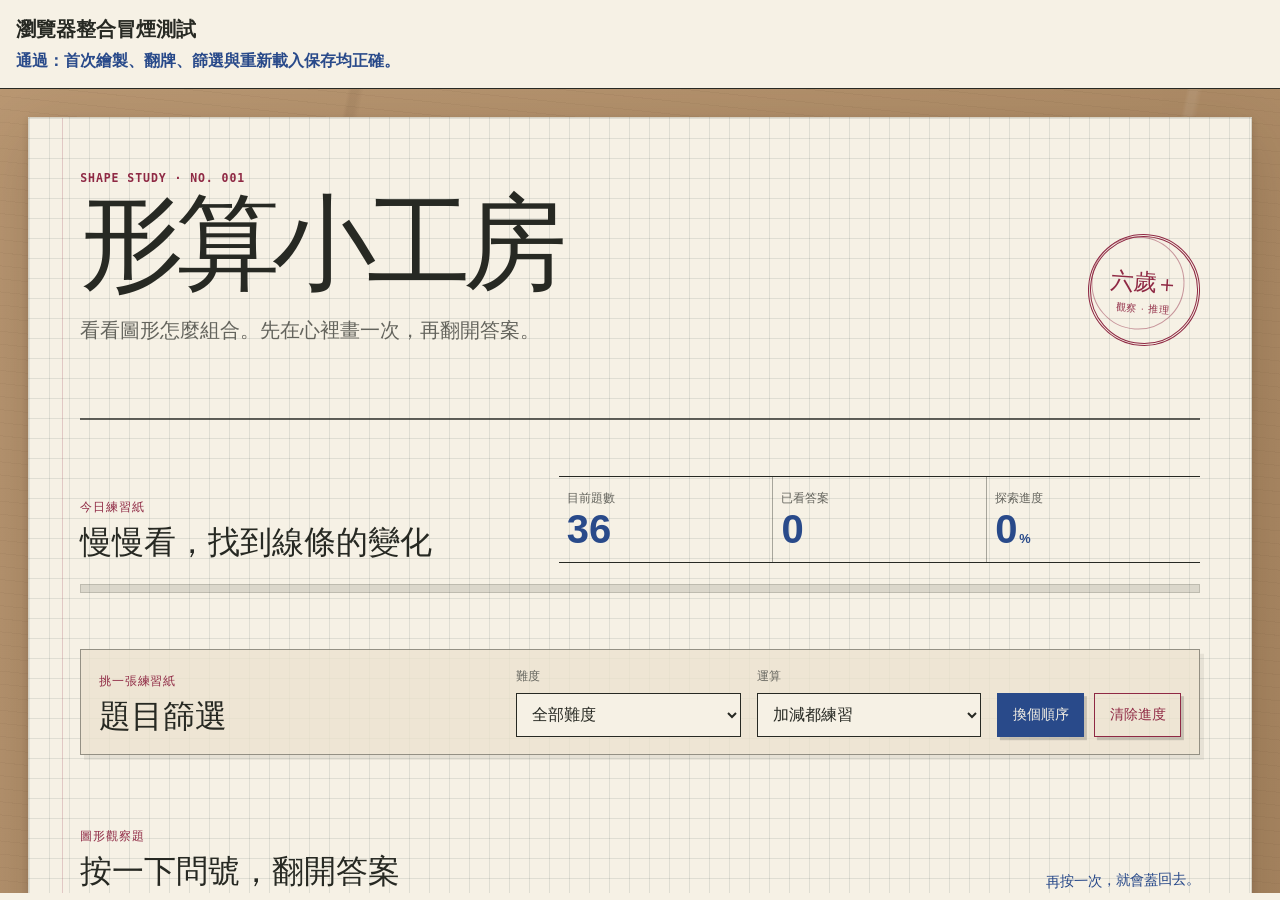
==== tests/browser-smoke.html @ 90bf342f "fix: 修正題庫驗證與算式無障礙" ====
<!doctype html>
<html lang="zh-Hant">
  <head>
    <meta charset="utf-8" />
    <meta name="viewport" content="width=device-width, initial-scale=1" />
    <title>形算小工房｜瀏覽器整合冒煙測試</title>
    <style>
      body {
        margin: 0;
        color: #272923;
        background: #f6f1e5;
        font-family: "Microsoft JhengHei", sans-serif;
      }

      header {
        padding: 1rem;
        border-bottom: 1px solid #272923;
      }

      h1 {
        margin: 0 0 0.5rem;
        font-size: 1.25rem;
      }

      [data-status] {
        margin: 0;
        font-weight: 700;
      }

      [data-status="running"] {
        color: #64645d;
      }

      [data-status="passed"] {
        color: #294a8a;
      }

      [data-status="failed"] {
        color: #8f2944;
      }

      iframe {
        width: 100%;
        height: calc(100vh - 6rem);
        border: 0;
      }
    </style>
  </head>
  <body>
    <header>
      <h1>瀏覽器整合冒煙測試</h1>
      <p id="result" data-status="running" role="status">
        執行首次繪製、翻牌、篩選與重新載入測試中……
      </p>
    </header>

    <iframe
      id="frame"
      src="../index.html"
      title="形算小工房測試頁面"
    ></iframe>

    <script>
      (function runBrowserSmokeTest() {
        "use strict";

        const frame = document.querySelector("#frame");
        const result = document.querySelector("#result");
        let phase = 0;
        let storageAvailable = false;

        function assert(condition, message) {
          if (!condition) throw new Error(message);
        }

        function finish(status, message) {
          result.dataset.status = status;
          result.textContent = message;
        }

        function canUseStorage(testWindow) {
          const key = "shape-sum-atelier-smoke-probe";
          try {
            testWindow.localStorage.setItem(key, "1");
            testWindow.localStorage.removeItem(key);
            return true;
          } catch (_error) {
            return false;
          }
        }

        frame.addEventListener("load", () => {
          try {
            const testWindow = frame.contentWindow;
            const testDocument = testWindow.document;
            testWindow.confirm = () => true;

            if (phase === 0) {
              storageAvailable = canUseStorage(testWindow);
              testDocument.querySelector("#reset-button").click();

              assert(
                testDocument.querySelectorAll(".question-card").length === 36,
                "首次繪製不是 36 題",
              );

              const firstAnswer = testDocument.querySelector(".answer-flip");
              assert(
                firstAnswer.getAttribute("aria-expanded") === "false",
                "答案初始狀態不是隱藏",
              );
              firstAnswer.click();
              assert(
                firstAnswer.getAttribute("aria-expanded") === "true",
                "按下後沒有揭曉答案",
              );

              const difficulty =
                testDocument.querySelector("#difficulty-filter");
              difficulty.value = "easy";
              difficulty.dispatchEvent(new Event("change", { bubbles: true }));

              const operator =
                testDocument.querySelector("#operator-filter");
              operator.value = "add";
              operator.dispatchEvent(new Event("change", { bubbles: true }));

              assert(
                testDocument.querySelectorAll(".question-card").length === 6,
                "初階加法篩選不是 6 題",
              );

              phase = 1;
              frame.contentWindow.location.reload();
              return;
            }

            if (phase === 1) {
              if (storageAvailable) {
                assert(
                  testDocument.querySelector("#difficulty-filter").value ===
                    "easy",
                  "重新載入後沒有保留難度",
                );
                assert(
                  testDocument.querySelector("#operator-filter").value ===
                    "add",
                  "重新載入後沒有保留運算",
                );
                assert(
                  testDocument
                    .querySelector(
                      '[data-question-id="easy-add-01"].answer-flip',
                    )
                    .getAttribute("aria-expanded") === "true",
                  "重新載入後沒有保留翻牌狀態",
                );
              } else {
                assert(
                  testDocument.querySelectorAll(".question-card").length ===
                    36,
                  "停用儲存時重新載入失敗",
                );
              }

              testDocument.querySelector("#reset-button").click();
              phase = 2;
              finish(
                "passed",
                storageAvailable
                  ? "通過：首次繪製、翻牌、篩選與重新載入保存均正確。"
                  : "通過：首次繪製、翻牌、篩選與無儲存重新載入均正確。",
              );
            }
          } catch (error) {
            finish("failed", `失敗：${error.message}`);
          }
        });
      })();
    </script>
  </body>
</html>
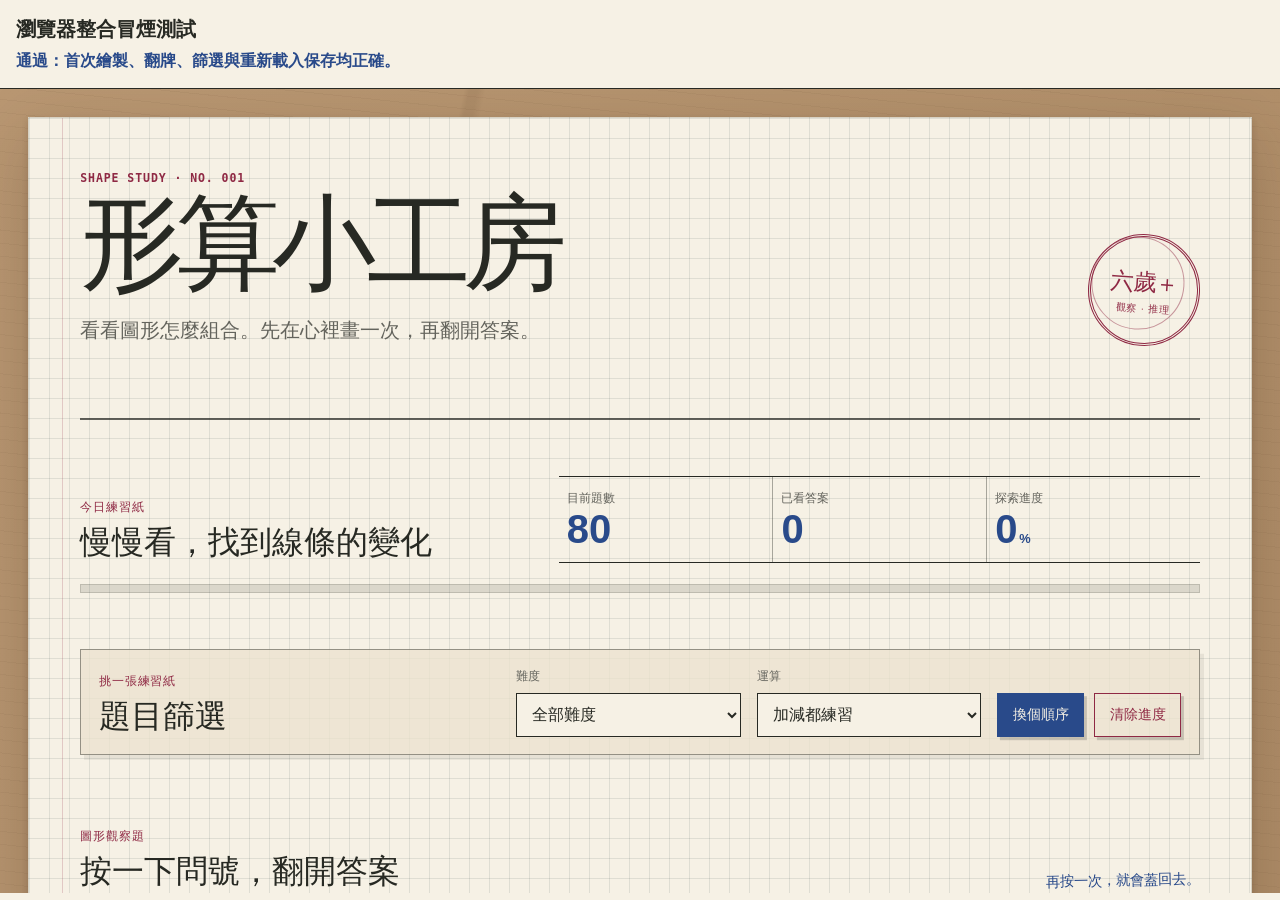
==== commit 6ed4bdfd: "feat: 新增挑戰難度篩選與保存" ====
--- a/tests/browser-smoke.html
+++ b/tests/browser-smoke.html
@@ -97,49 +97,81 @@
 
             if (phase === 0) {
               storageAvailable = canUseStorage(testWindow);
-              testDocument.querySelector("#reset-button").click();
-
-              assert(
-                testDocument.querySelectorAll(".question-card").length === 36,
-                "首次繪製不是 36 題",
-              );
-
-              const firstAnswer = testDocument.querySelector(".answer-flip");
-              assert(
-                firstAnswer.getAttribute("aria-expanded") === "false",
-                "答案初始狀態不是隱藏",
-              );
-              firstAnswer.click();
-              assert(
-                firstAnswer.getAttribute("aria-expanded") === "true",
-                "按下後沒有揭曉答案",
-              );
-
-              const difficulty =
-                testDocument.querySelector("#difficulty-filter");
-              difficulty.value = "easy";
-              difficulty.dispatchEvent(new Event("change", { bubbles: true }));
-
-              const operator =
-                testDocument.querySelector("#operator-filter");
-              operator.value = "add";
-              operator.dispatchEvent(new Event("change", { bubbles: true }));
-
-              assert(
-                testDocument.querySelectorAll(".question-card").length === 6,
-                "初階加法篩選不是 6 題",
-              );
-
+              if (storageAvailable) {
+                testWindow.localStorage.removeItem(
+                  "shape-sum-atelier-state-v1",
+                );
+              }
               phase = 1;
               frame.contentWindow.location.reload();
               return;
             }
 
             if (phase === 1) {
+              assert(
+                testDocument.querySelectorAll(".question-card").length === 80,
+                "首次繪製不是 80 題",
+              );
+
+              const firstAnswer = testDocument.querySelector(".answer-flip");
+              assert(
+                firstAnswer.getAttribute("aria-expanded") === "false",
+                "答案初始狀態不是隱藏",
+              );
+              firstAnswer.click();
+              assert(
+                firstAnswer.getAttribute("aria-expanded") === "true",
+                "按下後沒有揭曉答案",
+              );
+
+              const difficulty =
+                testDocument.querySelector("#difficulty-filter");
+              difficulty.value = "easy";
+              difficulty.dispatchEvent(
+                new testWindow.Event("change", { bubbles: true }),
+              );
+
+              const operator =
+                testDocument.querySelector("#operator-filter");
+              operator.value = "add";
+              operator.dispatchEvent(
+                new testWindow.Event("change", { bubbles: true }),
+              );
+
+              assert(
+                testDocument.querySelectorAll(".question-card").length === 10,
+                "初階加法篩選不是 10 題",
+              );
+
+              difficulty.value = "challenge";
+              difficulty.dispatchEvent(
+                new testWindow.Event("change", { bubbles: true }),
+              );
+
+              assert(
+                testDocument.querySelectorAll(".question-card").length === 10,
+                "挑戰加法篩選不是 10 題",
+              );
+
+              const challengeAnswer = testDocument.querySelector(
+                '[data-question-id="challenge-add-01"].answer-flip',
+              );
+              challengeAnswer.click();
+              assert(
+                challengeAnswer.getAttribute("aria-expanded") === "true",
+                "挑戰題按下後沒有揭曉答案",
+              );
+
+              phase = 2;
+              frame.contentWindow.location.reload();
+              return;
+            }
+
+            if (phase === 2) {
               if (storageAvailable) {
                 assert(
                   testDocument.querySelector("#difficulty-filter").value ===
-                    "easy",
+                    "challenge",
                   "重新載入後沒有保留難度",
                 );
                 assert(
@@ -148,9 +180,13 @@
                   "重新載入後沒有保留運算",
                 );
                 assert(
+                  testDocument.querySelectorAll(".question-card").length === 10,
+                  "重新載入後挑戰加法篩選不是 10 題",
+                );
+                assert(
                   testDocument
                     .querySelector(
-                      '[data-question-id="easy-add-01"].answer-flip',
+                      '[data-question-id="challenge-add-01"].answer-flip',
                     )
                     .getAttribute("aria-expanded") === "true",
                   "重新載入後沒有保留翻牌狀態",
@@ -158,13 +194,13 @@
               } else {
                 assert(
                   testDocument.querySelectorAll(".question-card").length ===
-                    36,
+                    80,
                   "停用儲存時重新載入失敗",
                 );
               }
 
               testDocument.querySelector("#reset-button").click();
-              phase = 2;
+              phase = 3;
               finish(
                 "passed",
                 storageAvailable
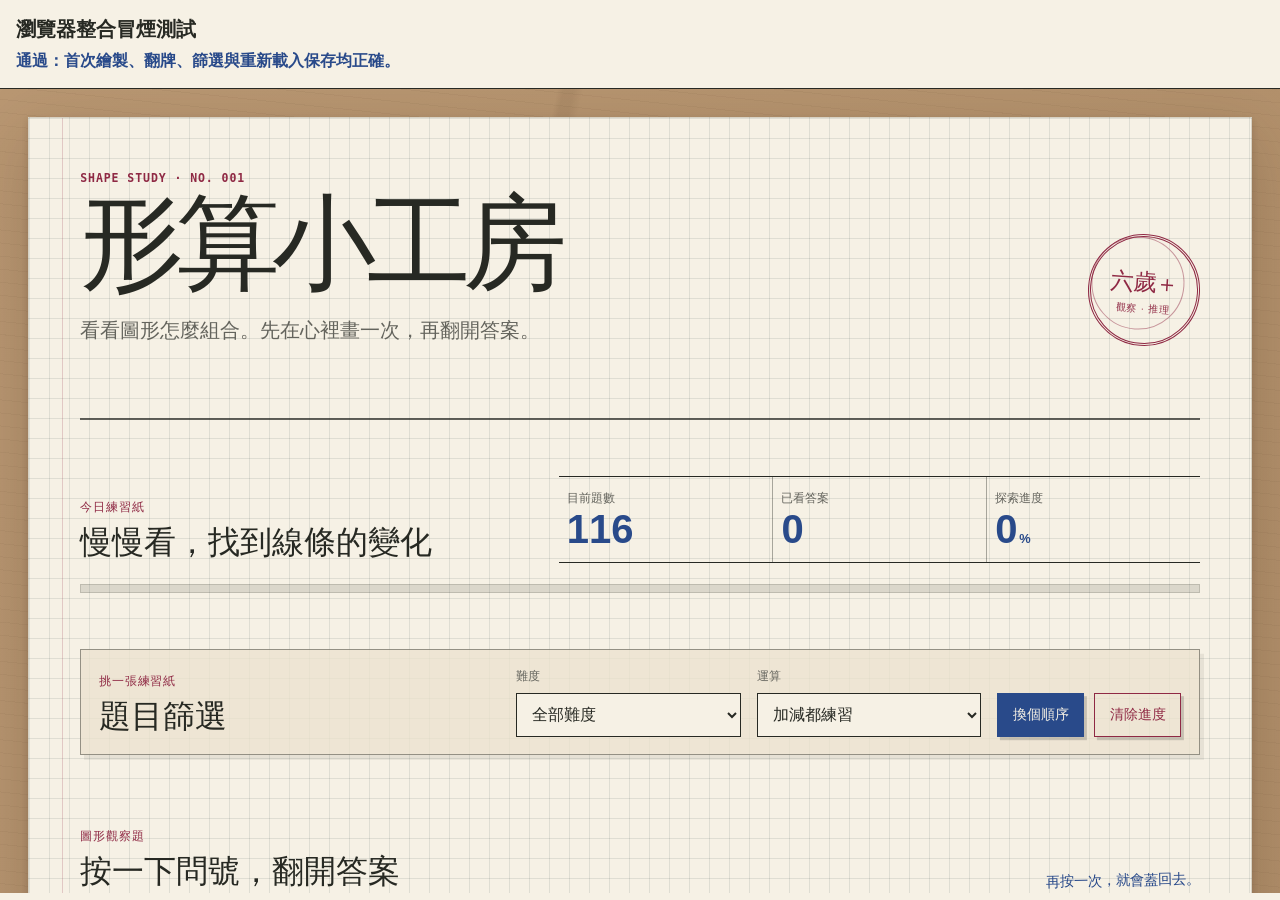
==== commit 10c8bb4c: "feat: 新增專家難度篩選與保存" ====
--- a/tests/browser-smoke.html
+++ b/tests/browser-smoke.html
@@ -109,8 +109,8 @@
 
             if (phase === 1) {
               assert(
-                testDocument.querySelectorAll(".question-card").length === 80,
-                "首次繪製不是 80 題",
+                testDocument.querySelectorAll(".question-card").length === 116,
+                "首次繪製不是 116 題",
               );
 
               const firstAnswer = testDocument.querySelector(".answer-flip");
@@ -126,40 +126,62 @@
 
               const difficulty =
                 testDocument.querySelector("#difficulty-filter");
-              difficulty.value = "easy";
-              difficulty.dispatchEvent(
-                new testWindow.Event("change", { bubbles: true }),
-              );
-
               const operator =
                 testDocument.querySelector("#operator-filter");
+              difficulty.value = "expert";
+              difficulty.dispatchEvent(
+                new testWindow.Event("change", { bubbles: true }),
+              );
+
+              operator.value = "all";
+              operator.dispatchEvent(
+                new testWindow.Event("change", { bubbles: true }),
+              );
+
+              assert(
+                testDocument.querySelectorAll(".question-card").length === 12,
+                "專家難度篩選不是 12 題",
+              );
+              assert(
+                Array.from(
+                  testDocument.querySelectorAll(".question-card__meta span:last-child"),
+                ).some((label) => label.textContent.includes("專家")),
+                "專家篩選沒有顯示專家標籤",
+              );
+
+              operator.value = "subtract";
+              operator.dispatchEvent(
+                new testWindow.Event("change", { bubbles: true }),
+              );
+
+              assert(
+                testDocument.querySelectorAll(".question-card").length === 6,
+                "專家減法篩選不是 6 題",
+              );
+              assert(
+                testDocument.querySelector(
+                  '[data-question-id="expert-subtract-01"].answer-flip',
+                ),
+                "專家減法篩選缺少 expert-subtract-01",
+              );
+
               operator.value = "add";
               operator.dispatchEvent(
                 new testWindow.Event("change", { bubbles: true }),
               );
 
               assert(
-                testDocument.querySelectorAll(".question-card").length === 10,
-                "初階加法篩選不是 10 題",
-              );
-
-              difficulty.value = "challenge";
-              difficulty.dispatchEvent(
-                new testWindow.Event("change", { bubbles: true }),
-              );
-
-              assert(
-                testDocument.querySelectorAll(".question-card").length === 10,
-                "挑戰加法篩選不是 10 題",
-              );
-
-              const challengeAnswer = testDocument.querySelector(
-                '[data-question-id="challenge-add-01"].answer-flip',
-              );
-              challengeAnswer.click();
-              assert(
-                challengeAnswer.getAttribute("aria-expanded") === "true",
-                "挑戰題按下後沒有揭曉答案",
+                testDocument.querySelectorAll(".question-card").length === 6,
+                "專家加法篩選不是 6 題",
+              );
+
+              const expertAnswer = testDocument.querySelector(
+                '[data-question-id="expert-add-01"].answer-flip',
+              );
+              expertAnswer.click();
+              assert(
+                expertAnswer.getAttribute("aria-expanded") === "true",
+                "專家題按下後沒有揭曉答案",
               );
 
               phase = 2;
@@ -171,7 +193,7 @@
               if (storageAvailable) {
                 assert(
                   testDocument.querySelector("#difficulty-filter").value ===
-                    "challenge",
+                    "expert",
                   "重新載入後沒有保留難度",
                 );
                 assert(
@@ -180,13 +202,13 @@
                   "重新載入後沒有保留運算",
                 );
                 assert(
-                  testDocument.querySelectorAll(".question-card").length === 10,
-                  "重新載入後挑戰加法篩選不是 10 題",
+                  testDocument.querySelectorAll(".question-card").length === 6,
+                  "重新載入後專家加法篩選不是 6 題",
                 );
                 assert(
                   testDocument
                     .querySelector(
-                      '[data-question-id="challenge-add-01"].answer-flip',
+                      '[data-question-id="expert-add-01"].answer-flip',
                     )
                     .getAttribute("aria-expanded") === "true",
                   "重新載入後沒有保留翻牌狀態",
@@ -194,7 +216,7 @@
               } else {
                 assert(
                   testDocument.querySelectorAll(".question-card").length ===
-                    80,
+                    116,
                   "停用儲存時重新載入失敗",
                 );
               }
